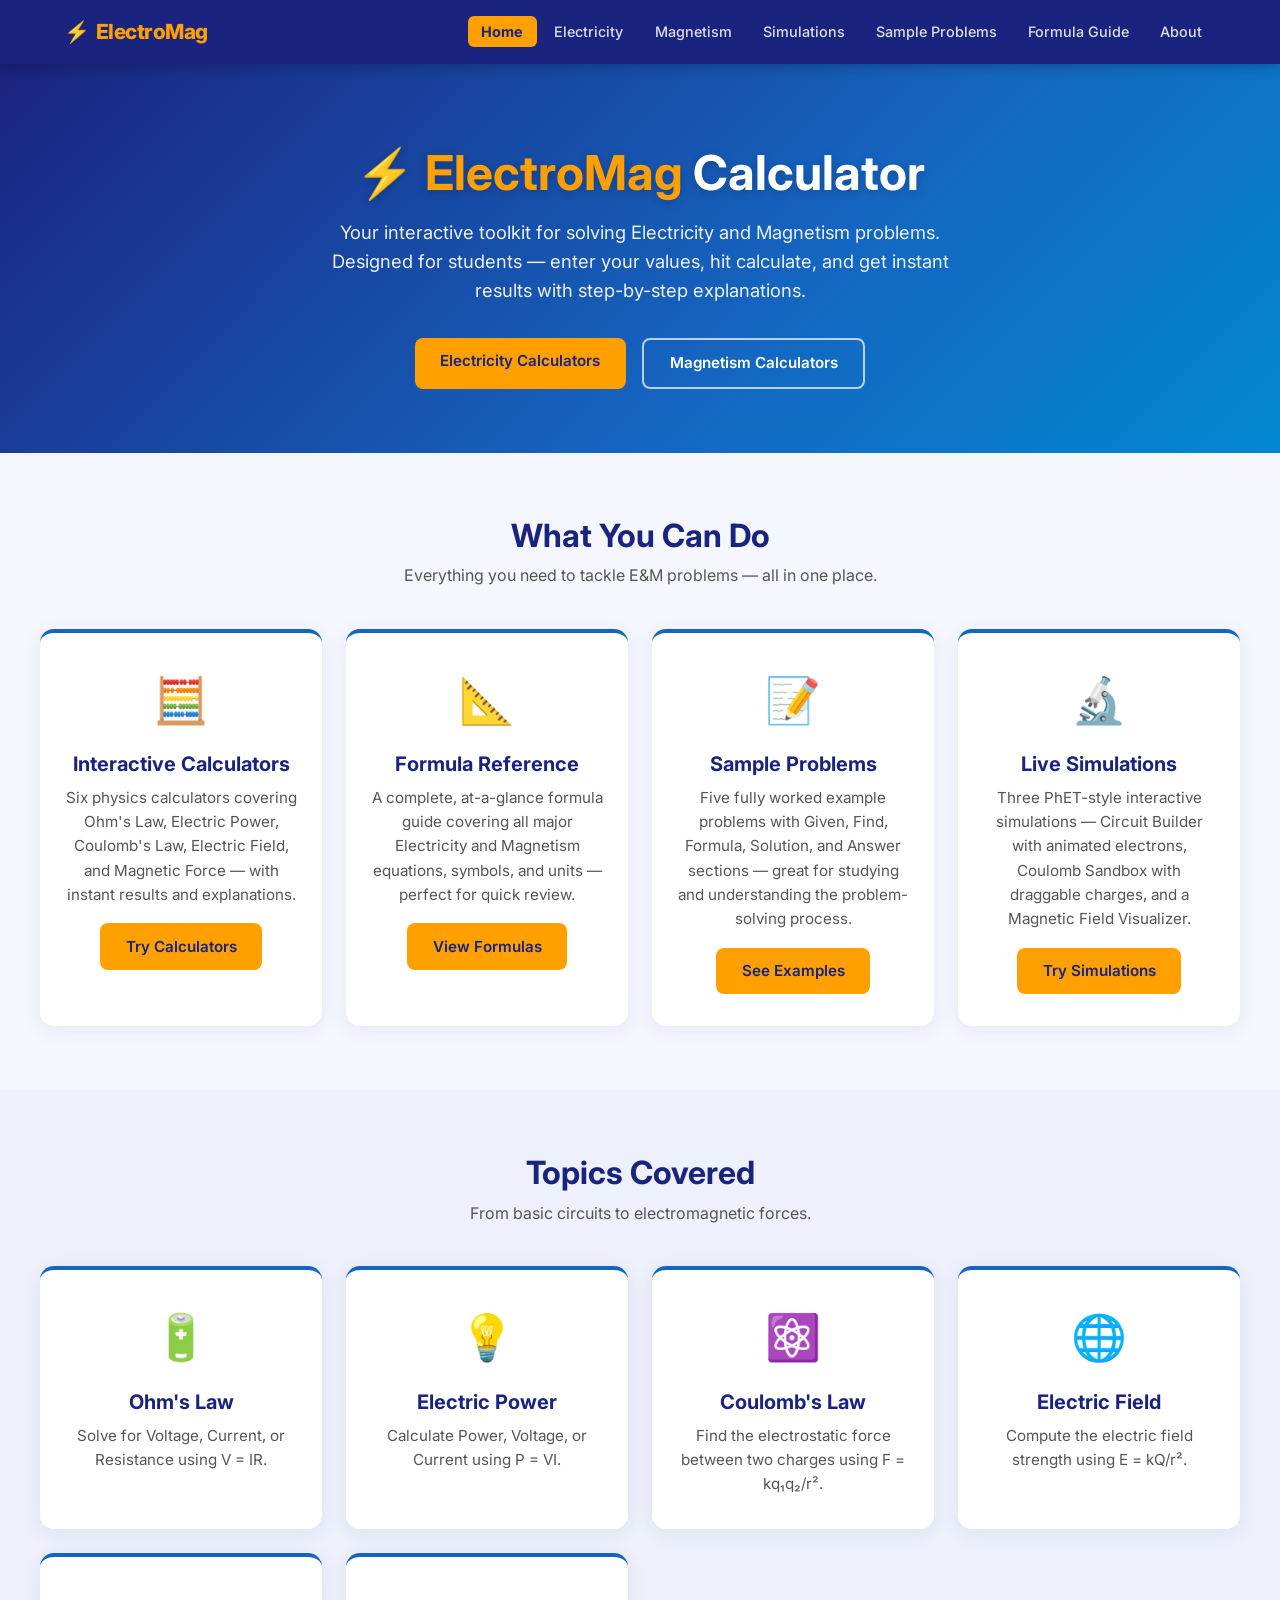
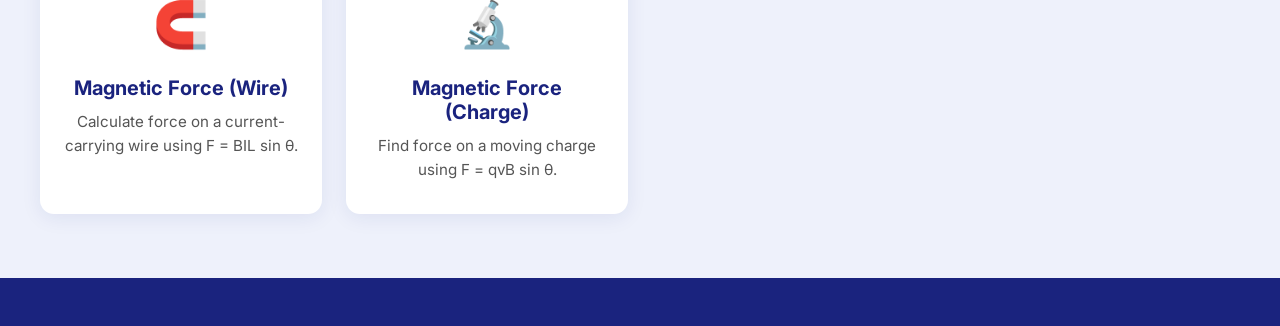
==== index.html @ d40cd8af "1st test" ====
<!DOCTYPE html>
<html lang="en">
<head>
  <meta charset="UTF-8" />
  <meta name="viewport" content="width=device-width, initial-scale=1.0" />
  <meta name="description" content="ElectroMag Calculator — Interactive Electricity and Magnetism calculators for students." />
  <title>ElectroMag Calculator — Home</title>
  <link rel="stylesheet" href="css/style.css" />
</head>
<body>

  <!-- ── Navbar ── -->
  <nav class="navbar" role="navigation" aria-label="Main navigation">
    <div class="nav-container">
      <a href="index.html" class="nav-logo">⚡ <span>ElectroMag</span></a>
      <button class="hamburger" aria-label="Toggle navigation menu" aria-expanded="false">
        <span></span><span></span><span></span>
      </button>
      <ul class="nav-links" role="list">
        <li><a href="index.html" class="active" aria-current="page">Home</a></li>
        <li><a href="electricity.html">Electricity</a></li>
        <li><a href="magnetism.html">Magnetism</a></li>
        <li><a href="simulations.html">Simulations</a></li>
        <li><a href="sample-problems.html">Sample Problems</a></li>
        <li><a href="formula-guide.html">Formula Guide</a></li>
        <li><a href="about.html">About</a></li>
      </ul>
    </div>
  </nav>

  <div class="page-content">

    <!-- ── Hero ── -->
    <header class="hero" role="banner">
      <h1>⚡ <span>ElectroMag</span> Calculator</h1>
      <p>
        Your interactive toolkit for solving Electricity and Magnetism problems.
        Designed for students — enter your values, hit calculate, and get instant
        results with step-by-step explanations.
      </p>
      <div class="hero-buttons">
        <a href="electricity.html" class="btn btn-primary">Electricity Calculators</a>
        <a href="magnetism.html"   class="btn btn-outline">Magnetism Calculators</a>
      </div>
    </header>

    <!-- ── Features ── -->
    <main>
      <section class="section" aria-labelledby="features-heading">
        <div class="container">
          <h2 class="section-title" id="features-heading">What You Can Do</h2>
          <p class="section-subtitle">
            Everything you need to tackle E&amp;M problems — all in one place.
          </p>
          <div class="cards-grid">

            <article class="feature-card">
              <div class="feature-icon" aria-hidden="true">🧮</div>
              <h3>Interactive Calculators</h3>
              <p>
                Six physics calculators covering Ohm's Law, Electric Power,
                Coulomb's Law, Electric Field, and Magnetic Force — with
                instant results and explanations.
              </p>
              <a href="electricity.html" class="btn btn-primary mt-2" style="display:inline-block;">Try Calculators</a>
            </article>

            <article class="feature-card">
              <div class="feature-icon" aria-hidden="true">📐</div>
              <h3>Formula Reference</h3>
              <p>
                A complete, at-a-glance formula guide covering all major
                Electricity and Magnetism equations, symbols, and units —
                perfect for quick review.
              </p>
              <a href="formula-guide.html" class="btn btn-primary mt-2" style="display:inline-block;">View Formulas</a>
            </article>

            <article class="feature-card">
              <div class="feature-icon" aria-hidden="true">📝</div>
              <h3>Sample Problems</h3>
              <p>
                Five fully worked example problems with Given, Find, Formula,
                Solution, and Answer sections — great for studying and
                understanding the problem-solving process.
              </p>
              <a href="sample-problems.html" class="btn btn-primary mt-2" style="display:inline-block;">See Examples</a>
            </article>

            <article class="feature-card">
              <div class="feature-icon" aria-hidden="true">🔬</div>
              <h3>Live Simulations</h3>
              <p>
                Three PhET-style interactive simulations — Circuit Builder with animated electrons,
                Coulomb Sandbox with draggable charges, and a Magnetic Field Visualizer.
              </p>
              <a href="simulations.html" class="btn btn-primary mt-2" style="display:inline-block;">Try Simulations</a>
            </article>

          </div>
        </div>
      </section>

      <!-- ── Quick Links ── -->
      <section class="section section-alt" aria-labelledby="topics-heading">
        <div class="container">
          <h2 class="section-title" id="topics-heading">Topics Covered</h2>
          <p class="section-subtitle">From basic circuits to electromagnetic forces.</p>
          <div class="cards-grid">

            <article class="feature-card">
              <div class="feature-icon" aria-hidden="true">🔋</div>
              <h3>Ohm's Law</h3>
              <p>Solve for Voltage, Current, or Resistance using V = IR.</p>
            </article>

            <article class="feature-card">
              <div class="feature-icon" aria-hidden="true">💡</div>
              <h3>Electric Power</h3>
              <p>Calculate Power, Voltage, or Current using P = VI.</p>
            </article>

            <article class="feature-card">
              <div class="feature-icon" aria-hidden="true">⚛️</div>
              <h3>Coulomb's Law</h3>
              <p>Find the electrostatic force between two charges using F = kq₁q₂/r².</p>
            </article>

            <article class="feature-card">
              <div class="feature-icon" aria-hidden="true">🌐</div>
              <h3>Electric Field</h3>
              <p>Compute the electric field strength using E = kQ/r².</p>
            </article>

            <article class="feature-card">
              <div class="feature-icon" aria-hidden="true">🧲</div>
              <h3>Magnetic Force (Wire)</h3>
              <p>Calculate force on a current-carrying wire using F = BIL sin θ.</p>
            </article>

            <article class="feature-card">
              <div class="feature-icon" aria-hidden="true">🔬</div>
              <h3>Magnetic Force (Charge)</h3>
              <p>Find force on a moving charge using F = qvB sin θ.</p>
            </article>

          </div>
        </div>
      </section>
    </main>

    <!-- ── Footer ── -->
    <footer role="contentinfo">
      <!-- <p>&copy; 2026 <a href="index.html">ElectroMag Calculator</a>. Built for students, by students.</p> -->
    </footer>

  </div><!-- end .page-content -->

  <script src="js/calculators.js"></script>
</body>
</html>
---- css/style.css ----
/* ============================================================
   ElectroMag Calculator — style.css
   Color scheme:
     Primary:   #1a237e (deep blue)
     Secondary: #1565c0 (electric blue)
     Accent:    #ffa000 (amber)
     BG:        #ffffff / #f5f7ff
   ============================================================ */

@import url('https://fonts.googleapis.com/css2?family=Inter:wght@300;400;500;600;700;800&display=swap');

/* ── Reset & Base ── */
*, *::before, *::after {
  box-sizing: border-box;
  margin: 0;
  padding: 0;
}

html {
  scroll-behavior: smooth;
}

body {
  font-family: 'Inter', sans-serif;
  background-color: #f5f7ff;
  color: #212121;
  line-height: 1.6;
  min-height: 100vh;
  display: flex;
  flex-direction: column;
}

main {
  flex: 1;
}

a {
  text-decoration: none;
  color: inherit;
}

ul {
  list-style: none;
}

img {
  max-width: 100%;
  display: block;
}

/* ── Typography ── */
h1, h2, h3, h4 {
  line-height: 1.2;
  font-weight: 700;
}

h1 { font-size: clamp(2rem, 5vw, 3rem); }
h2 { font-size: clamp(1.5rem, 3vw, 2rem); }
h3 { font-size: 1.25rem; }

p { margin-bottom: 0.75rem; }

/* ── Navbar ── */
.navbar {
  position: fixed;
  top: 0;
  left: 0;
  right: 0;
  z-index: 1000;
  background-color: #1a237e;
  box-shadow: 0 2px 12px rgba(0,0,0,0.25);
}

.nav-container {
  max-width: 1200px;
  margin: 0 auto;
  padding: 0 1.5rem;
  display: flex;
  align-items: center;
  justify-content: space-between;
  height: 64px;
}

.nav-logo {
  font-size: 1.3rem;
  font-weight: 800;
  color: #ffffff;
  letter-spacing: -0.5px;
  display: flex;
  align-items: center;
  gap: 0.4rem;
}

.nav-logo span {
  color: #ffa000;
}

.nav-links {
  display: flex;
  align-items: center;
  gap: 0.25rem;
}

.nav-links a {
  color: rgba(255,255,255,0.85);
  font-size: 0.9rem;
  font-weight: 500;
  padding: 0.45rem 0.85rem;
  border-radius: 6px;
  transition: background 0.2s, color 0.2s;
}

.nav-links a:hover,
.nav-links a.active {
  background-color: rgba(255,255,255,0.15);
  color: #ffffff;
}

.nav-links a.active {
  background-color: #ffa000;
  color: #1a237e;
  font-weight: 700;
}

/* Hamburger */
.hamburger {
  display: none;
  flex-direction: column;
  gap: 5px;
  cursor: pointer;
  padding: 6px;
  border: none;
  background: transparent;
}

.hamburger span {
  display: block;
  width: 26px;
  height: 3px;
  background: #ffffff;
  border-radius: 3px;
  transition: transform 0.3s, opacity 0.3s;
}

.hamburger.open span:nth-child(1) { transform: translateY(8px) rotate(45deg); }
.hamburger.open span:nth-child(2) { opacity: 0; }
.hamburger.open span:nth-child(3) { transform: translateY(-8px) rotate(-45deg); }

/* ── Page offset for fixed navbar ── */
.page-content {
  padding-top: 64px;
}

/* ── Hero Section ── */
.hero {
  background: linear-gradient(135deg, #1a237e 0%, #1565c0 60%, #0288d1 100%);
  color: #ffffff;
  text-align: center;
  padding: 5rem 1.5rem 4rem;
}

.hero h1 {
  margin-bottom: 1rem;
  text-shadow: 0 2px 8px rgba(0,0,0,0.2);
}

.hero h1 span {
  color: #ffa000;
}

.hero p {
  font-size: 1.15rem;
  max-width: 640px;
  margin: 0 auto 2rem;
  opacity: 0.92;
}

.hero-buttons {
  display: flex;
  gap: 1rem;
  justify-content: center;
  flex-wrap: wrap;
}

/* ── Buttons ── */
.btn {
  display: inline-block;
  padding: 0.7rem 1.6rem;
  border-radius: 8px;
  font-size: 0.95rem;
  font-weight: 600;
  cursor: pointer;
  border: none;
  transition: transform 0.15s, box-shadow 0.15s, background 0.2s;
}

.btn:hover {
  transform: translateY(-2px);
  box-shadow: 0 6px 18px rgba(0,0,0,0.18);
}

.btn-primary {
  background-color: #ffa000;
  color: #1a237e;
}

.btn-primary:hover {
  background-color: #ffb300;
}

.btn-outline {
  background-color: transparent;
  color: #ffffff;
  border: 2px solid rgba(255,255,255,0.7);
}

.btn-outline:hover {
  background-color: rgba(255,255,255,0.12);
  border-color: #ffffff;
}

.btn-calculate {
  background-color: #ffa000;
  color: #1a237e;
  font-weight: 700;
  font-size: 1rem;
  padding: 0.75rem 2rem;
  border-radius: 8px;
  border: none;
  cursor: pointer;
  width: 100%;
  margin-top: 0.5rem;
  transition: background 0.2s, transform 0.15s, box-shadow 0.15s;
}

.btn-calculate:hover {
  background-color: #ffb300;
  transform: translateY(-2px);
  box-shadow: 0 6px 16px rgba(255,160,0,0.35);
}

/* ── Section Wrapper ── */
.section {
  padding: 4rem 1.5rem;
}

.section-alt {
  background-color: #eef1fb;
}

.container {
  max-width: 1200px;
  margin: 0 auto;
}

.section-title {
  text-align: center;
  color: #1a237e;
  margin-bottom: 0.5rem;
}

.section-subtitle {
  text-align: center;
  color: #555;
  margin-bottom: 2.5rem;
  font-size: 1rem;
}

/* ── Feature Cards (Home) ── */
.cards-grid {
  display: grid;
  grid-template-columns: repeat(auto-fit, minmax(260px, 1fr));
  gap: 1.5rem;
}

.feature-card {
  background: #ffffff;
  border-radius: 14px;
  padding: 2rem 1.5rem;
  box-shadow: 0 4px 20px rgba(26,35,126,0.08);
  text-align: center;
  transition: transform 0.2s, box-shadow 0.2s;
  border-top: 4px solid #1565c0;
}

.feature-card:hover {
  transform: translateY(-6px);
  box-shadow: 0 10px 30px rgba(26,35,126,0.14);
}

.feature-icon {
  font-size: 2.8rem;
  margin-bottom: 1rem;
}

.feature-card h3 {
  color: #1a237e;
  margin-bottom: 0.6rem;
}

.feature-card p {
  color: #555;
  font-size: 0.95rem;
  margin-bottom: 0;
}

/* ── Page Header Banner ── */
.page-header {
  background: linear-gradient(135deg, #1a237e 0%, #1565c0 100%);
  color: #ffffff;
  padding: 3rem 1.5rem 2.5rem;
  text-align: center;
}

.page-header h1 {
  margin-bottom: 0.5rem;
}

.page-header p {
  opacity: 0.88;
  font-size: 1.05rem;
  margin-bottom: 0;
}

/* ── Calculator Cards ── */
.calc-grid {
  display: grid;
  grid-template-columns: repeat(auto-fit, minmax(320px, 1fr));
  gap: 2rem;
}

.calc-card {
  background: #ffffff;
  border-radius: 14px;
  padding: 2rem;
  box-shadow: 0 4px 20px rgba(26,35,126,0.09);
  border-top: 4px solid #ffa000;
  transition: box-shadow 0.2s;
}

.calc-card:hover {
  box-shadow: 0 8px 28px rgba(26,35,126,0.14);
}

.calc-card h3 {
  color: #1a237e;
  margin-bottom: 0.3rem;
}

.calc-formula {
  font-size: 0.9rem;
  color: #1565c0;
  font-weight: 600;
  margin-bottom: 1.25rem;
  font-style: italic;
}

/* ── Form Elements ── */
.form-group {
  margin-bottom: 1rem;
}

.form-group label {
  display: block;
  font-size: 0.88rem;
  font-weight: 600;
  color: #333;
  margin-bottom: 0.35rem;
}

.form-group input,
.form-group select {
  width: 100%;
  padding: 0.6rem 0.85rem;
  border: 1.5px solid #c5cae9;
  border-radius: 8px;
  font-size: 0.95rem;
  font-family: 'Inter', sans-serif;
  background: #f8f9ff;
  color: #212121;
  transition: border-color 0.2s, box-shadow 0.2s;
  outline: none;
}

.form-group input:focus,
.form-group select:focus {
  border-color: #1565c0;
  box-shadow: 0 0 0 3px rgba(21,101,192,0.12);
  background: #ffffff;
}

.form-group input::placeholder {
  color: #aaa;
}

/* ── Result Box ── */
.result-box {
  margin-top: 1.25rem;
  padding: 1rem 1.25rem;
  background: #e3f2fd;
  border-radius: 10px;
  border-left: 4px solid #1565c0;
  display: none;
}

.result-box.show {
  display: block;
}

.result-box.error {
  background: #fce4ec;
  border-left-color: #e53935;
}

.result-value {
  font-size: 1.4rem;
  font-weight: 800;
  color: #1a237e;
  margin-bottom: 0.3rem;
}

.result-explanation {
  font-size: 0.88rem;
  color: #444;
  margin-bottom: 0;
}

.result-box.error .result-value {
  font-size: 1rem;
  color: #c62828;
}

/* ── Sample Problems ── */
.problems-list {
  display: flex;
  flex-direction: column;
  gap: 1.75rem;
}

.problem-card {
  background: #ffffff;
  border-radius: 14px;
  padding: 1.75rem 2rem;
  box-shadow: 0 4px 18px rgba(26,35,126,0.08);
  border-left: 5px solid #ffa000;
}

.problem-card h3 {
  color: #1a237e;
  margin-bottom: 1rem;
  font-size: 1.1rem;
}

.problem-step {
  margin-bottom: 0.6rem;
  font-size: 0.95rem;
}

.problem-step strong {
  color: #1565c0;
  font-weight: 700;
  min-width: 90px;
  display: inline-block;
}

.problem-answer {
  margin-top: 0.75rem;
  padding: 0.6rem 1rem;
  background: #e8f5e9;
  border-radius: 8px;
  font-weight: 700;
  color: #2e7d32;
  font-size: 1rem;
}

/* ── Formula Guide ── */
.formula-table-wrapper {
  overflow-x: auto;
  border-radius: 12px;
  box-shadow: 0 4px 18px rgba(26,35,126,0.08);
}

.formula-table {
  width: 100%;
  border-collapse: collapse;
  background: #ffffff;
  font-size: 0.93rem;
}

.formula-table thead {
  background: #1a237e;
  color: #ffffff;
}

.formula-table thead th {
  padding: 0.9rem 1.1rem;
  text-align: left;
  font-weight: 600;
  letter-spacing: 0.02em;
}

.formula-table tbody tr:nth-child(even) {
  background: #f0f4ff;
}

.formula-table tbody tr:hover {
  background: #e3eaff;
}

.formula-table tbody td {
  padding: 0.8rem 1.1rem;
  border-bottom: 1px solid #e0e4f0;
  vertical-align: top;
}

.formula-table tbody td:nth-child(2) {
  font-weight: 700;
  color: #1565c0;
  font-style: italic;
  white-space: nowrap;
}

/* Constants section */
.constants-grid {
  display: grid;
  grid-template-columns: repeat(auto-fit, minmax(240px, 1fr));
  gap: 1.25rem;
  margin-top: 1.5rem;
}

.constant-card {
  background: #ffffff;
  border-radius: 12px;
  padding: 1.25rem 1.5rem;
  box-shadow: 0 3px 14px rgba(26,35,126,0.08);
  border-left: 4px solid #1565c0;
}

.constant-card .constant-name {
  font-size: 0.85rem;
  color: #666;
  margin-bottom: 0.25rem;
}

.constant-card .constant-value {
  font-size: 1.1rem;
  font-weight: 700;
  color: #1a237e;
}

/* ── About Page ── */
.about-description {
  max-width: 760px;
  margin: 0 auto 1rem;
  font-size: 1.05rem;
  color: #444;
  text-align: center;
}

.team-grid {
  display: grid;
  grid-template-columns: repeat(auto-fit, minmax(200px, 1fr));
  gap: 1.5rem;
}

.team-card {
  background: #ffffff;
  border-radius: 14px;
  padding: 2rem 1.25rem;
  text-align: center;
  box-shadow: 0 4px 18px rgba(26,35,126,0.08);
  transition: transform 0.2s, box-shadow 0.2s;
  border-top: 4px solid #1565c0;
}

.team-card:hover {
  transform: translateY(-5px);
  box-shadow: 0 10px 28px rgba(26,35,126,0.14);
}

.team-avatar {
  width: 80px;
  height: 80px;
  border-radius: 50%;
  background: linear-gradient(135deg, #1a237e, #1565c0);
  display: flex;
  align-items: center;
  justify-content: center;
  margin: 0 auto 1rem;
  font-size: 2rem;
  color: #ffffff;
}

.team-card h3 {
  color: #1a237e;
  margin-bottom: 0.3rem;
}

.team-role {
  font-size: 0.85rem;
  color: #ffa000;
  font-weight: 600;
}

.tech-grid {
  display: flex;
  flex-wrap: wrap;
  gap: 1rem;
  justify-content: center;
  margin-top: 1rem;
}

.tech-badge {
  background: #1a237e;
  color: #ffffff;
  padding: 0.5rem 1.25rem;
  border-radius: 50px;
  font-size: 0.9rem;
  font-weight: 600;
  letter-spacing: 0.03em;
}

/* ── Footer ── */
footer {
  background-color: #1a237e;
  color: rgba(255,255,255,0.8);
  text-align: center;
  padding: 1.5rem 1rem;
  font-size: 0.88rem;
}

footer a {
  color: #ffa000;
  font-weight: 600;
}

footer a:hover {
  text-decoration: underline;
}

/* ── Utility ── */
.text-center { text-align: center; }
.mt-1 { margin-top: 0.5rem; }
.mt-2 { margin-top: 1rem; }
.mt-3 { margin-top: 1.5rem; }
.mb-0 { margin-bottom: 0; }

/* ── Responsive ── */
@media (max-width: 768px) {
  .hamburger {
    display: flex;
  }

  .nav-links {
    display: none;
    position: absolute;
    top: 64px;
    left: 0;
    right: 0;
    background-color: #1a237e;
    flex-direction: column;
    padding: 1rem 1.5rem 1.5rem;
    gap: 0.25rem;
    box-shadow: 0 8px 20px rgba(0,0,0,0.2);
  }

  .nav-links.open {
    display: flex;
  }

  .nav-links a {
    padding: 0.65rem 1rem;
    font-size: 1rem;
    border-radius: 8px;
  }

  .hero {
    padding: 4rem 1.25rem 3rem;
  }

  .calc-grid {
    grid-template-columns: 1fr;
  }

  .problem-card {
    padding: 1.25rem 1.25rem;
  }

  .formula-table thead th,
  .formula-table tbody td {
    padding: 0.65rem 0.75rem;
    font-size: 0.85rem;
  }

  .section {
    padding: 2.5rem 1.25rem;
  }

  .page-header {
    padding: 2.5rem 1.25rem 2rem;
  }
}

@media (max-width: 480px) {
  .hero h1 { font-size: 1.8rem; }
  .hero p { font-size: 1rem; }
  .btn { padding: 0.6rem 1.2rem; font-size: 0.9rem; }
  .result-value { font-size: 1.2rem; }
}
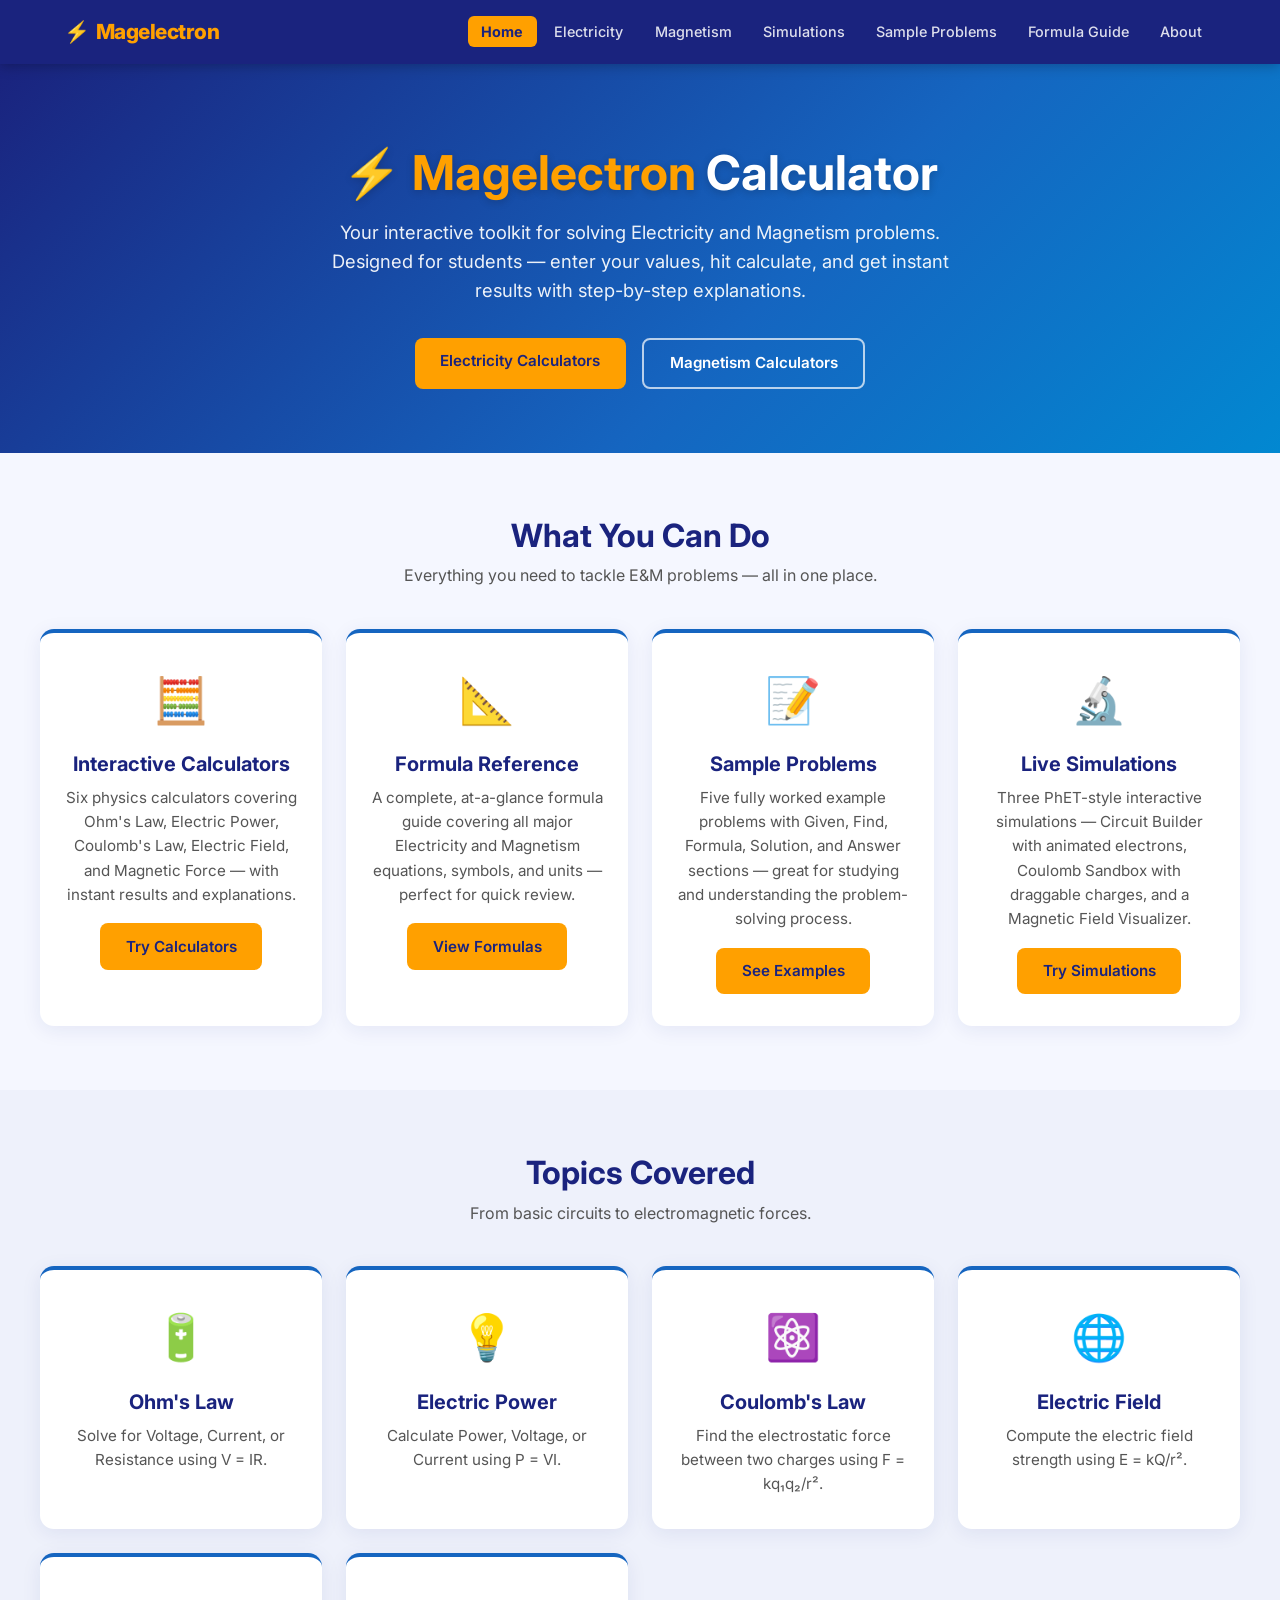
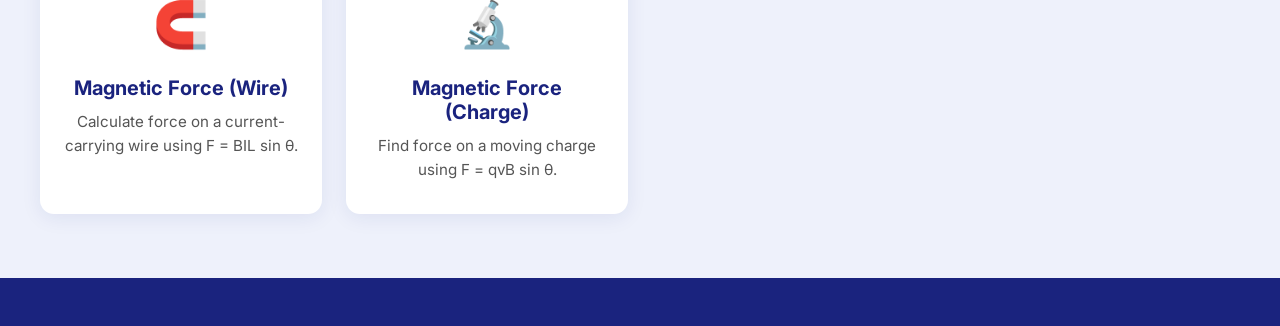
==== commit a3a3f852: "Change title and logo in index.html Updated the title and logo in the navigation bar from 'ElectroMa" ====
--- a/index.html
+++ b/index.html
@@ -4,7 +4,7 @@
   <meta charset="UTF-8" />
   <meta name="viewport" content="width=device-width, initial-scale=1.0" />
   <meta name="description" content="ElectroMag Calculator — Interactive Electricity and Magnetism calculators for students." />
-  <title>ElectroMag Calculator — Home</title>
+  <title>Electromagnetic Calculator — Home</title>
   <link rel="stylesheet" href="css/style.css" />
 </head>
 <body>
@@ -12,7 +12,7 @@
   <!-- ── Navbar ── -->
   <nav class="navbar" role="navigation" aria-label="Main navigation">
     <div class="nav-container">
-      <a href="index.html" class="nav-logo">⚡ <span>ElectroMag</span></a>
+      <a href="index.html" class="nav-logo">⚡ <span>Magelectron</span></a>
       <button class="hamburger" aria-label="Toggle navigation menu" aria-expanded="false">
         <span></span><span></span><span></span>
       </button>
@@ -32,7 +32,7 @@
 
     <!-- ── Hero ── -->
     <header class="hero" role="banner">
-      <h1>⚡ <span>ElectroMag</span> Calculator</h1>
+      <h1>⚡ <span>Magelectron</span> Calculator</h1>
       <p>
         Your interactive toolkit for solving Electricity and Magnetism problems.
         Designed for students — enter your values, hit calculate, and get instant
--- a/css/style.css
+++ b/css/style.css
@@ -589,6 +589,14 @@
   margin: 0 auto 1rem;
   font-size: 2rem;
   color: #ffffff;
+  overflow: hidden;
+}
+
+.team-avatar img {
+  width: 100%;
+  height: 100%;
+  border-radius: 50%;
+  object-fit: cover;
 }
 
 .team-card h3 {
